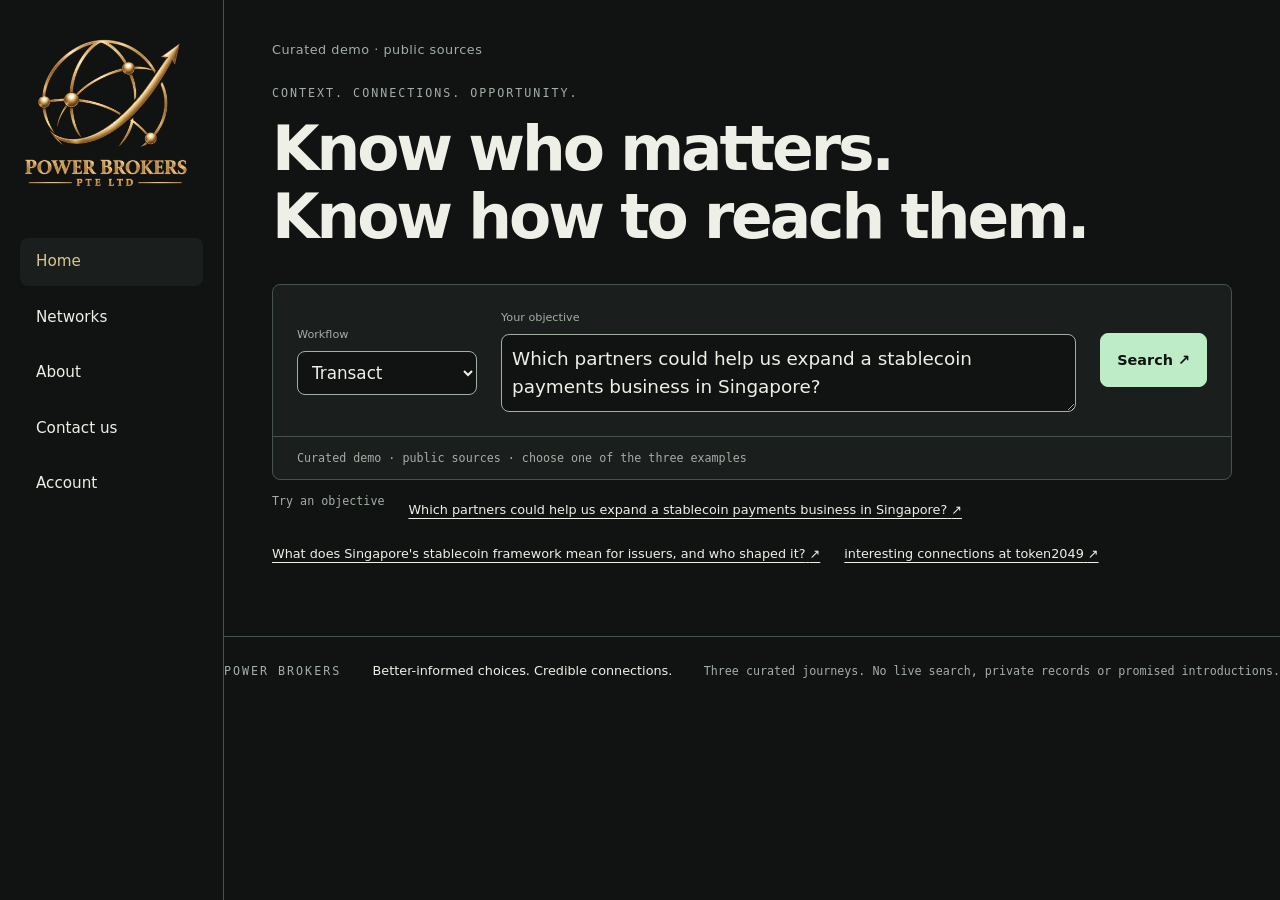
==== index.html @ 642f07e5 "Publish Power Brokers NEXUS public-source static demo" ====
<!doctype html>
<html lang="en">
  <head>
    <meta charset="UTF-8" />
    <meta name="viewport" content="width=device-width, initial-scale=1.0" />
    <meta name="description" content="Power Brokers: explore three curated public-source journeys through people, institutions and evidence." />
    <meta name="robots" content="noindex, nofollow" />
    <meta name="referrer" content="no-referrer" />
    <meta http-equiv="Content-Security-Policy" content="default-src 'none'; script-src 'self'; style-src 'self' 'unsafe-inline'; img-src 'self' data:; font-src 'self'; connect-src 'none'; object-src 'none'; base-uri 'none'; form-action 'none'" />
    <title>Power Brokers — Know who matters. Know how to reach them.</title>
    <script type="module" crossorigin src="./assets/index-BJFF46Ad.js"></script>
    <link rel="stylesheet" crossorigin href="./assets/index-BxN1aRCr.css">
  </head>
  <body><div id="root"></div></body>
</html>
---- assets/index-BxN1aRCr.css ----
:root{--gold: #dcc68d;--canvas: #111312;--surface: #1a1e1c;--border: #46534a;--text: #eeefe7;--muted: #a3aea5;--accent: #bdecc6;--on-accent: #111312;--danger: #f0a6a6;--warning: #e8cb91;color-scheme:dark;font-family:system-ui,-apple-system,BlinkMacSystemFont,Segoe UI,sans-serif;color:var(--text);background:var(--canvas);font-size:16px;line-height:1.55}.account-page{max-width:980px;margin:0 auto;padding:48px 0}.account-page>.eyebrow{color:var(--gold)}.account-card{border:1px solid var(--border);background:var(--surface);border-radius:12px;padding:28px;margin:28px 0;overflow-wrap:anywhere}.account-card>:last-child{margin-bottom:0}.account-card .meta{display:block;margin-top:20px}.account-heading{display:flex;flex-wrap:wrap;align-items:baseline;justify-content:space-between;gap:12px}.workspace-picker{display:grid;gap:8px;margin:20px 0}.workspace-picker select{width:100%;min-height:44px}.billing-state{text-transform:capitalize;color:var(--gold);font-size:1.2rem;font-weight:650}.billing-plan{border-top:1px solid var(--border);padding:24px 0}.plan-price{font-size:1.6rem;color:var(--gold);margin-bottom:16px}.plan-price .meta{display:inline;margin:0}.account-card>.button{margin-right:12px;margin-bottom:12px}@media(max-width:600px){.account-card{padding:20px}.account-page{padding:28px 0}}*{box-sizing:border-box}body{margin:0}button,input,textarea,select{font:inherit}button,a,input,select,textarea,summary{-webkit-tap-highlight-color:transparent}a{color:inherit;text-underline-offset:4px}a:hover{color:var(--accent)}button,.button{display:inline-flex;align-items:center;justify-content:center;gap:8px;min-height:44px;border:1px solid var(--border);border-radius:8px;padding:10px 16px;background:transparent;color:var(--text);cursor:pointer;font-size:.9rem;font-weight:600;text-decoration:none}button:hover,.button:hover{border-color:var(--accent);color:var(--accent)}button:disabled,button[aria-disabled=true]{opacity:.65;cursor:wait}button.primary,.button.primary{background:var(--accent);border-color:var(--accent);color:var(--on-accent)}:focus-visible{outline:3px solid var(--accent);outline-offset:4px}h1,h2,h3,h4,p{margin-top:0}h1{font-size:clamp(2rem,4.2vw,3.65rem);line-height:1.12;letter-spacing:-.04em;max-width:1000px;margin-bottom:24px}h2{font-size:1.6rem;line-height:1.2;letter-spacing:-.03em;margin-bottom:16px}h3{font-size:1.08rem;line-height:1.35;margin-bottom:12px}h4{font-size:1rem}p{margin-bottom:12px}.muted,.meta,.input-note{color:var(--muted)}.meta,.eyebrow{font-family:ui-monospace,SFMono-Regular,Consolas,monospace;font-size:.73rem;line-height:1.6}.eyebrow{color:var(--muted);text-transform:uppercase;letter-spacing:.17em;margin-bottom:12px}.id{overflow-wrap:anywhere}.badge{display:inline-block;flex-shrink:0;border:1px solid var(--border);border-radius:4px;color:var(--muted);font-size:.72rem;padding:5px 10px}.site-sidebar{position:fixed;inset:0 auto 0 0;width:224px;padding:28px 20px;border-right:1px solid var(--border);background:var(--canvas);overflow-y:auto;z-index:10}.brand{display:flex;align-items:center}.brand img{width:170px;height:auto;object-fit:contain}.site-sidebar nav{display:flex;flex-direction:column;gap:8px;margin-top:40px}.site-sidebar nav a{display:block;padding:12px 16px;border-radius:8px;text-decoration:none;font-size:.95rem}.site-sidebar nav a[aria-current=page]{color:var(--gold);background:var(--surface)}.site-sidebar nav a:hover{background:var(--surface)}.menu-toggle{display:none}.site-content{margin-left:224px;min-width:0}.information-page{max-width:800px;padding:48px 0}.information-page p{font-size:1.15rem;line-height:1.8;margin-bottom:24px}.contact-email{font-size:clamp(1.1rem,3vw,1.8rem);color:var(--gold)}#objective-review,#objective-composer{scroll-margin-top:24px}main{max-width:1384px;padding:40px 48px 64px;margin:auto;min-height:65vh}main:focus{outline:none}.hero{margin-bottom:32px}.hero h1{font-size:clamp(2.4rem,4.8vw,4.4rem);margin-bottom:16px;letter-spacing:-.05em}.hero h1 span{color:var(--text)}.hero>p:last-child{font-size:1.1rem;color:var(--muted)}.composer-tabs,.section-heading{display:flex;align-items:center;justify-content:space-between;gap:16px}.composer-tabs{margin-bottom:8px}.button-group{display:flex;gap:8px}.button-group button{border:0;border-radius:0;border-bottom:3px solid transparent}.button-group button[aria-pressed=true]{border-color:var(--accent);color:var(--text)}.composer{background:var(--surface);border:1px solid var(--border);border-radius:8px;overflow:hidden}.composer-main{display:grid;grid-template-columns:180px 1fr auto;align-items:center;gap:24px;padding:24px}.composer-main label{font-size:.7rem;color:var(--muted)}.composer-main select{padding-left:0;border:0;font-size:1.05rem;color:var(--text);min-width:0}.composer-main textarea{border:0;padding:6px 0;resize:vertical;min-height:68px;line-height:1.5;font-size:1.15rem;color:var(--text)}.composer-main .primary{min-height:54px}.composer-footer{display:flex;justify-content:space-between;gap:24px;padding:12px 24px;border-top:1px solid var(--border);font-size:.78rem;color:var(--muted)}.examples{display:flex;flex-wrap:wrap;align-items:center;gap:8px 24px;margin-top:12px}.text-button{padding:4px 0;border:0;border-radius:0;background:none;text-align:left;text-decoration:underline;text-underline-offset:4px;min-height:36px;font-size:.8rem;font-weight:500}.input-note{font-size:.75rem;margin:8px 0 32px}.preview{margin-top:32px}.split{display:grid;grid-template-columns:minmax(0,1.25fr) minmax(0,1fr);border:1px solid var(--border);border-radius:8px;overflow:hidden;background:var(--surface)}.results{min-width:0}.split aside{border-left:1px solid var(--border);padding:24px;min-width:0}.inset{padding:20px 24px 0}.entity-result{display:flex;gap:16px;padding:24px;border-bottom:1px solid var(--border)}.entity-result:last-child{border-bottom:0}.rank{font-family:ui-monospace,monospace;font-size:.75rem;color:var(--muted);padding-top:3px}.result-body{min-width:0;flex:1}.entity-result .section-heading{align-items:flex-start}.entity-result h3 a{text-decoration:none}.entity-result h3 span{color:var(--muted)}.entity-result .meta{margin-bottom:4px}.citation{margin:12px 0}.citation p{font-size:.9rem;margin-bottom:3px}.evidence-links{display:inline-flex;flex-wrap:wrap;gap:12px}.evidence-links button{color:var(--muted);font-size:.72rem;min-height:32px}.evidence-links button:hover{color:var(--accent)}.uncertainty{border-left:2px solid var(--warning);padding:4px 12px;font-size:.84rem;color:var(--warning);margin:12px 0}.coverage{padding:16px 0;color:var(--muted);font-size:.78rem}.coverage p{margin-bottom:4px}.network-view h2{font-size:1.4rem}.network-view>.muted{font-size:.82rem}.network-diagram{width:100%;display:block;margin:12px 0;overflow:visible}.network-diagram line{stroke:var(--border);stroke-width:1.5}.network-diagram circle{fill:var(--surface);stroke:var(--muted);stroke-width:1.5}.network-diagram text{fill:var(--text);font:14px system-ui}.network-diagram .graph-label{font-size:12px;fill:var(--muted)}.node-list{padding-left:24px;font-size:.82rem}.node-list li{margin-bottom:8px}.plain-list{list-style:none;padding:0}.plain-list>li{padding:12px 0;border-bottom:1px solid var(--border)}.edge p{font-size:.86rem}.edge strong{display:block}.panel{background:var(--surface);border:1px solid var(--border);border-radius:8px;padding:24px;margin:24px 0}.panel>.panel{border-width:0;padding:0}.review>label{margin-top:20px}label{display:flex;flex-direction:column;gap:8px;font-size:.84rem;font-weight:500}input,select,textarea{display:block;width:100%;border:1px solid var(--border);border-radius:8px;padding:12px;background:var(--canvas);color:var(--text);min-height:44px}textarea{resize:vertical;min-height:88px}.form-grid{display:grid;grid-template-columns:1fr 1fr;gap:20px;margin:24px 0}fieldset{margin:24px 0;padding:16px;border:1px solid var(--border);border-radius:8px}legend{padding:0 8px;font-size:.84rem}.criteria{display:flex;gap:16px;flex-wrap:wrap;margin-bottom:12px}.criteria>div{flex:1;min-width:160px}.criteria button{margin-top:8px}.review>.primary{margin-top:24px}details{margin:16px 0}summary{cursor:pointer;font-size:.85rem;padding:8px 0;min-height:44px}pre{white-space:pre-wrap;overflow-wrap:anywhere;color:var(--muted);font-size:.75rem}.error{border:1px solid var(--danger);border-radius:8px;padding:16px;margin:24px 0;color:var(--danger)}.error button{margin-left:16px}.original-input{white-space:pre-wrap}.brief-intro,.next-step{padding:32px 0;margin-top:24px;border-top:1px solid var(--border)}.next-step{display:flex;justify-content:space-between;align-items:center;gap:24px}.report{margin-top:32px}.report-grid{display:grid;grid-template-columns:1fr 1fr;gap:16px}.report-grid .panel{margin:0}.facts{display:grid;grid-template-columns:repeat(2,minmax(0,1fr));gap:16px}.facts dt{color:var(--muted);font-size:.75rem}.facts dd{margin:4px 0;overflow-wrap:anywhere}.authority{border-left:2px solid var(--border);padding:16px;margin:16px 0}.claim{border-top:1px solid var(--border);padding-top:24px;margin-top:24px}.actions{display:flex;flex-wrap:wrap;gap:12px;margin:24px 0}.back{display:inline-block;margin-bottom:24px}.target-picker{max-width:600px;margin:24px 0}.access-path{border-top:1px solid var(--border);padding:24px 0}.access-path ol{display:flex;gap:40px;flex-wrap:wrap;padding-left:24px}.drawer{position:fixed;margin:0 0 0 auto;inset:0;width:min(640px,100%);height:100dvh;max-height:100dvh;max-width:100%;background:var(--surface);color:var(--text);border:0;border-left:1px solid var(--border);padding:32px;overflow:auto}.drawer::backdrop{background:#000000a6}.drawer .section-heading{align-items:flex-start}.evidence-item{border-top:1px solid var(--border);margin:24px 0;padding:24px 0}.evidence-item h3{margin-top:16px}blockquote{margin:20px 0;padding:12px 16px;border-left:2px solid var(--muted);font-size:.95rem}footer{max-width:1288px;margin:auto;border-top:1px solid var(--border);padding:24px 0;display:flex;justify-content:space-between;gap:24px;align-items:center;font-size:.8rem}footer p{margin:0}footer .eyebrow{margin:0}.skip{position:fixed;left:16px;top:-100px;z-index:20;padding:12px;background:var(--accent);color:var(--on-accent)}.skip:focus{top:12px}@media(max-width:1000px){main{padding:32px 24px}.composer-main{grid-template-columns:155px 1fr}.composer-main>.primary{grid-column:2;justify-self:end}.split{grid-template-columns:1fr}.split aside{border-left:0;border-top:1px solid var(--border)}.network-diagram{max-height:280px}footer{margin:0 24px;flex-wrap:wrap}.hero h1{font-size:3.5rem}}@media(max-width:600px){.site-sidebar{position:sticky;top:0;width:100%;padding:8px 20px;border-right:0;border-bottom:1px solid var(--border);display:flex;justify-content:space-between;align-items:center;overflow:visible}.brand img{width:130px;height:58px}.menu-toggle{display:inline-flex}.site-sidebar nav{display:none;position:absolute;top:100%;left:0;width:min(260px,90vw);max-height:calc(100dvh - 80px);overflow-y:auto;margin:0;padding:20px;border:1px solid var(--border);background:var(--canvas);box-shadow:12px 16px 28px #0000004d}.site-sidebar[data-open=true] nav{display:flex}.site-content{margin-left:0}.information-page{padding:24px 0}#objective-review,#objective-composer{scroll-margin-top:100px}main{padding:28px 20px 48px}.hero h1{font-size:2.6rem}.hero>p:last-child{font-size:.95rem}.hero .eyebrow{font-size:.65rem}.composer-tabs>.meta{display:none}.composer-tabs button{font-size:.85rem}.composer-main{display:flex;flex-direction:column;align-items:stretch;gap:16px;padding:20px}.composer-main textarea{font-size:1rem}.composer-main>.primary{width:100%}.composer-footer{padding:12px 20px}.composer-footer>.meta{display:none}.examples{gap:4px 12px}.examples>.meta{width:100%}.section-heading{align-items:flex-start;flex-wrap:wrap}.section-heading h2{font-size:1.4rem}.entity-result{padding:20px;gap:12px}.entity-result .section-heading>.text-button{display:none}.split aside{padding:20px}.form-grid,.report-grid,.facts{grid-template-columns:1fr}.panel{padding:20px}.criteria{display:block}.criteria>div{margin-bottom:16px}.next-step{display:block}.next-step .button{margin-top:16px}.drawer{padding:24px 20px}.drawer .section-heading{flex-wrap:nowrap}.drawer h2{font-size:1.25rem}.drawer .section-heading>button{padding:8px;font-size:.8rem}.id{font-size:.66rem}.access-path ol{display:block}.access-path li{margin-bottom:12px}.preview>.section-heading{margin-bottom:16px}footer{display:block}footer>*{margin-bottom:12px!important}}@media(prefers-reduced-motion:reduce){*,*:before,*:after{animation:none!important;transition:none!important;scroll-behavior:auto!important}}.graph-edge{cursor:pointer}.graph-edge:hover .graph-stroke{stroke:var(--accent)}.network-diagram{max-height:360px}input,select,textarea,button,.button{border-color:var(--muted)}.composer-main textarea,.composer-main select{border:1px solid var(--muted);padding:10px}main,.drawer{overflow-wrap:anywhere}.section-heading>div,.section-heading>h2{min-width:0}select{min-width:0;max-width:100%}.pagination{padding:20px}.demo-disclosure{color:var(--muted);font-size:.8rem;letter-spacing:.04em;margin:0 0 1.5rem}.examples{align-items:flex-start}.examples .text-button{text-align:left;white-space:normal;overflow-wrap:anywhere;max-width:100%}.information-page .button{white-space:normal}@media(max-width:640px){.composer textarea{min-height:8rem}}
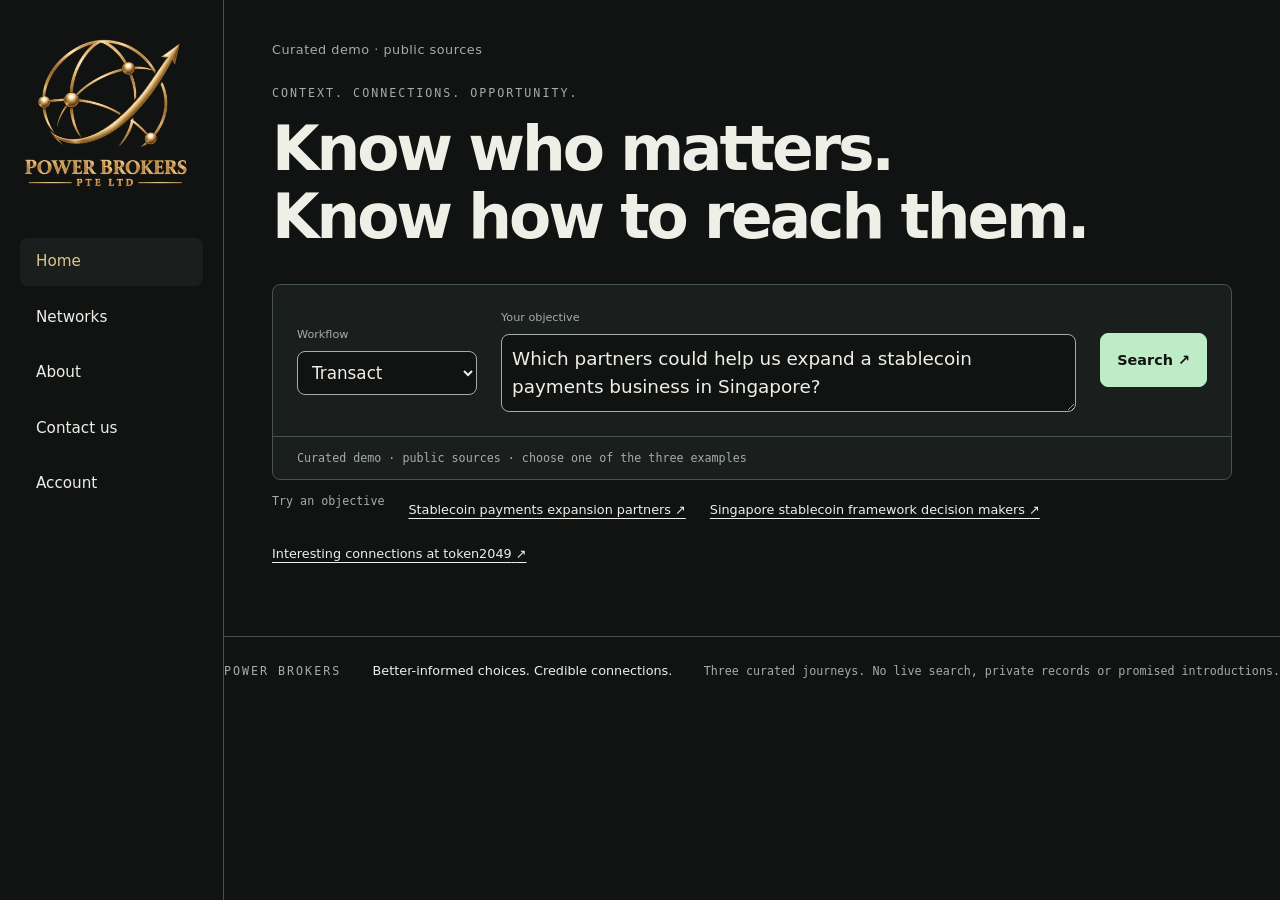
==== commit 0781dd3e: "Publish centred TOKEN2049 graph and shorter demo examples" ====
--- a/index.html
+++ b/index.html
@@ -8,8 +8,8 @@
     <meta name="referrer" content="no-referrer" />
     <meta http-equiv="Content-Security-Policy" content="default-src 'none'; script-src 'self'; style-src 'self' 'unsafe-inline'; img-src 'self' data:; font-src 'self'; connect-src 'none'; object-src 'none'; base-uri 'none'; form-action 'none'" />
     <title>Power Brokers — Know who matters. Know how to reach them.</title>
-    <script type="module" crossorigin src="./assets/index-BJFF46Ad.js"></script>
-    <link rel="stylesheet" crossorigin href="./assets/index-BxN1aRCr.css">
+    <script type="module" crossorigin src="./assets/index-XGTM9I55.js"></script>
+    <link rel="stylesheet" crossorigin href="./assets/index-WuEHYtzA.css">
   </head>
   <body><div id="root"></div></body>
 </html>
--- a/assets/index-WuEHYtzA.css
+++ b/assets/index-WuEHYtzA.css
@@ -0,0 +1 @@
+:root{--gold: #dcc68d;--canvas: #111312;--surface: #1a1e1c;--border: #46534a;--text: #eeefe7;--muted: #a3aea5;--accent: #bdecc6;--on-accent: #111312;--danger: #f0a6a6;--warning: #e8cb91;color-scheme:dark;font-family:system-ui,-apple-system,BlinkMacSystemFont,Segoe UI,sans-serif;color:var(--text);background:var(--canvas);font-size:16px;line-height:1.55}.account-page{max-width:980px;margin:0 auto;padding:48px 0}.account-page>.eyebrow{color:var(--gold)}.account-card{border:1px solid var(--border);background:var(--surface);border-radius:12px;padding:28px;margin:28px 0;overflow-wrap:anywhere}.account-card>:last-child{margin-bottom:0}.account-card .meta{display:block;margin-top:20px}.account-heading{display:flex;flex-wrap:wrap;align-items:baseline;justify-content:space-between;gap:12px}.workspace-picker{display:grid;gap:8px;margin:20px 0}.workspace-picker select{width:100%;min-height:44px}.billing-state{text-transform:capitalize;color:var(--gold);font-size:1.2rem;font-weight:650}.billing-plan{border-top:1px solid var(--border);padding:24px 0}.plan-price{font-size:1.6rem;color:var(--gold);margin-bottom:16px}.plan-price .meta{display:inline;margin:0}.account-card>.button{margin-right:12px;margin-bottom:12px}@media(max-width:600px){.account-card{padding:20px}.account-page{padding:28px 0}}*{box-sizing:border-box}body{margin:0}button,input,textarea,select{font:inherit}button,a,input,select,textarea,summary{-webkit-tap-highlight-color:transparent}a{color:inherit;text-underline-offset:4px}a:hover{color:var(--accent)}button,.button{display:inline-flex;align-items:center;justify-content:center;gap:8px;min-height:44px;border:1px solid var(--border);border-radius:8px;padding:10px 16px;background:transparent;color:var(--text);cursor:pointer;font-size:.9rem;font-weight:600;text-decoration:none}button:hover,.button:hover{border-color:var(--accent);color:var(--accent)}button:disabled,button[aria-disabled=true]{opacity:.65;cursor:wait}button.primary,.button.primary{background:var(--accent);border-color:var(--accent);color:var(--on-accent)}:focus-visible{outline:3px solid var(--accent);outline-offset:4px}h1,h2,h3,h4,p{margin-top:0}h1{font-size:clamp(2rem,4.2vw,3.65rem);line-height:1.12;letter-spacing:-.04em;max-width:1000px;margin-bottom:24px}h2{font-size:1.6rem;line-height:1.2;letter-spacing:-.03em;margin-bottom:16px}h3{font-size:1.08rem;line-height:1.35;margin-bottom:12px}h4{font-size:1rem}p{margin-bottom:12px}.muted,.meta,.input-note{color:var(--muted)}.meta,.eyebrow{font-family:ui-monospace,SFMono-Regular,Consolas,monospace;font-size:.73rem;line-height:1.6}.eyebrow{color:var(--muted);text-transform:uppercase;letter-spacing:.17em;margin-bottom:12px}.id{overflow-wrap:anywhere}.badge{display:inline-block;flex-shrink:0;border:1px solid var(--border);border-radius:4px;color:var(--muted);font-size:.72rem;padding:5px 10px}.site-sidebar{position:fixed;inset:0 auto 0 0;width:224px;padding:28px 20px;border-right:1px solid var(--border);background:var(--canvas);overflow-y:auto;z-index:10}.brand{display:flex;align-items:center}.brand img{width:170px;height:auto;object-fit:contain}.site-sidebar nav{display:flex;flex-direction:column;gap:8px;margin-top:40px}.site-sidebar nav a{display:block;padding:12px 16px;border-radius:8px;text-decoration:none;font-size:.95rem}.site-sidebar nav a[aria-current=page]{color:var(--gold);background:var(--surface)}.site-sidebar nav a:hover{background:var(--surface)}.menu-toggle{display:none}.site-content{margin-left:224px;min-width:0}.information-page{max-width:800px;padding:48px 0}.information-page p{font-size:1.15rem;line-height:1.8;margin-bottom:24px}.contact-email{font-size:clamp(1.1rem,3vw,1.8rem);color:var(--gold)}#objective-review,#objective-composer{scroll-margin-top:24px}main{max-width:1384px;padding:40px 48px 64px;margin:auto;min-height:65vh}main:focus{outline:none}.hero{margin-bottom:32px}.hero h1{font-size:clamp(2.4rem,4.8vw,4.4rem);margin-bottom:16px;letter-spacing:-.05em}.hero h1 span{color:var(--text)}.hero>p:last-child{font-size:1.1rem;color:var(--muted)}.composer-tabs,.section-heading{display:flex;align-items:center;justify-content:space-between;gap:16px}.composer-tabs{margin-bottom:8px}.button-group{display:flex;gap:8px}.button-group button{border:0;border-radius:0;border-bottom:3px solid transparent}.button-group button[aria-pressed=true]{border-color:var(--accent);color:var(--text)}.composer{background:var(--surface);border:1px solid var(--border);border-radius:8px;overflow:hidden}.composer-main{display:grid;grid-template-columns:180px 1fr auto;align-items:center;gap:24px;padding:24px}.composer-main label{font-size:.7rem;color:var(--muted)}.composer-main select{padding-left:0;border:0;font-size:1.05rem;color:var(--text);min-width:0}.composer-main textarea{border:0;padding:6px 0;resize:vertical;min-height:68px;line-height:1.5;font-size:1.15rem;color:var(--text)}.composer-main .primary{min-height:54px}.composer-footer{display:flex;justify-content:space-between;gap:24px;padding:12px 24px;border-top:1px solid var(--border);font-size:.78rem;color:var(--muted)}.examples{display:flex;flex-wrap:wrap;align-items:center;gap:8px 24px;margin-top:12px}.text-button{padding:4px 0;border:0;border-radius:0;background:none;text-align:left;text-decoration:underline;text-underline-offset:4px;min-height:36px;font-size:.8rem;font-weight:500}.input-note{font-size:.75rem;margin:8px 0 32px}.preview{margin-top:32px}.split{display:grid;grid-template-columns:minmax(0,1.25fr) minmax(0,1fr);border:1px solid var(--border);border-radius:8px;overflow:hidden;background:var(--surface)}.results{min-width:0}.split aside{border-left:1px solid var(--border);padding:24px;min-width:0}.inset{padding:20px 24px 0}.entity-result{display:flex;gap:16px;padding:24px;border-bottom:1px solid var(--border)}.entity-result:last-child{border-bottom:0}.rank{font-family:ui-monospace,monospace;font-size:.75rem;color:var(--muted);padding-top:3px}.result-body{min-width:0;flex:1}.entity-result .section-heading{align-items:flex-start}.entity-result h3 a{text-decoration:none}.entity-result h3 span{color:var(--muted)}.entity-result .meta{margin-bottom:4px}.citation{margin:12px 0}.citation p{font-size:.9rem;margin-bottom:3px}.evidence-links{display:inline-flex;flex-wrap:wrap;gap:12px}.evidence-links button{color:var(--muted);font-size:.72rem;min-height:32px}.evidence-links button:hover{color:var(--accent)}.uncertainty{border-left:2px solid var(--warning);padding:4px 12px;font-size:.84rem;color:var(--warning);margin:12px 0}.coverage{padding:16px 0;color:var(--muted);font-size:.78rem}.coverage p{margin-bottom:4px}.network-view h2{font-size:1.4rem}.network-view>.muted{font-size:.82rem}.network-diagram{width:100%;display:block;margin:12px 0;overflow:visible}.network-diagram line{stroke:var(--border);stroke-width:1.5}.network-diagram circle{fill:var(--surface);stroke:var(--muted);stroke-width:1.5}.network-diagram text{fill:var(--text);font:14px system-ui}.network-diagram .graph-label{font-size:12px;fill:var(--muted)}.node-list{padding-left:24px;font-size:.82rem}.node-list li{margin-bottom:8px}.plain-list{list-style:none;padding:0}.plain-list>li{padding:12px 0;border-bottom:1px solid var(--border)}.edge p{font-size:.86rem}.edge strong{display:block}.panel{background:var(--surface);border:1px solid var(--border);border-radius:8px;padding:24px;margin:24px 0}.panel>.panel{border-width:0;padding:0}.review>label{margin-top:20px}label{display:flex;flex-direction:column;gap:8px;font-size:.84rem;font-weight:500}input,select,textarea{display:block;width:100%;border:1px solid var(--border);border-radius:8px;padding:12px;background:var(--canvas);color:var(--text);min-height:44px}textarea{resize:vertical;min-height:88px}.form-grid{display:grid;grid-template-columns:1fr 1fr;gap:20px;margin:24px 0}fieldset{margin:24px 0;padding:16px;border:1px solid var(--border);border-radius:8px}legend{padding:0 8px;font-size:.84rem}.criteria{display:flex;gap:16px;flex-wrap:wrap;margin-bottom:12px}.criteria>div{flex:1;min-width:160px}.criteria button{margin-top:8px}.review>.primary{margin-top:24px}details{margin:16px 0}summary{cursor:pointer;font-size:.85rem;padding:8px 0;min-height:44px}pre{white-space:pre-wrap;overflow-wrap:anywhere;color:var(--muted);font-size:.75rem}.error{border:1px solid var(--danger);border-radius:8px;padding:16px;margin:24px 0;color:var(--danger)}.error button{margin-left:16px}.original-input{white-space:pre-wrap}.brief-intro,.next-step{padding:32px 0;margin-top:24px;border-top:1px solid var(--border)}.next-step{display:flex;justify-content:space-between;align-items:center;gap:24px}.report{margin-top:32px}.report-grid{display:grid;grid-template-columns:1fr 1fr;gap:16px}.report-grid .panel{margin:0}.facts{display:grid;grid-template-columns:repeat(2,minmax(0,1fr));gap:16px}.facts dt{color:var(--muted);font-size:.75rem}.facts dd{margin:4px 0;overflow-wrap:anywhere}.authority{border-left:2px solid var(--border);padding:16px;margin:16px 0}.claim{border-top:1px solid var(--border);padding-top:24px;margin-top:24px}.actions{display:flex;flex-wrap:wrap;gap:12px;margin:24px 0}.back{display:inline-block;margin-bottom:24px}.target-picker{max-width:600px;margin:24px 0}.access-path{border-top:1px solid var(--border);padding:24px 0}.access-path ol{display:flex;gap:40px;flex-wrap:wrap;padding-left:24px}.drawer{position:fixed;margin:0 0 0 auto;inset:0;width:min(640px,100%);height:100dvh;max-height:100dvh;max-width:100%;background:var(--surface);color:var(--text);border:0;border-left:1px solid var(--border);padding:32px;overflow:auto}.drawer::backdrop{background:#000000a6}.drawer .section-heading{align-items:flex-start}.evidence-item{border-top:1px solid var(--border);margin:24px 0;padding:24px 0}.evidence-item h3{margin-top:16px}blockquote{margin:20px 0;padding:12px 16px;border-left:2px solid var(--muted);font-size:.95rem}footer{max-width:1288px;margin:auto;border-top:1px solid var(--border);padding:24px 0;display:flex;justify-content:space-between;gap:24px;align-items:center;font-size:.8rem}footer p{margin:0}footer .eyebrow{margin:0}.skip{position:fixed;left:16px;top:-100px;z-index:20;padding:12px;background:var(--accent);color:var(--on-accent)}.skip:focus{top:12px}@media(max-width:1000px){main{padding:32px 24px}.composer-main{grid-template-columns:155px 1fr}.composer-main>.primary{grid-column:2;justify-self:end}.split{grid-template-columns:1fr}.split aside{border-left:0;border-top:1px solid var(--border)}.network-diagram{max-height:280px}footer{margin:0 24px;flex-wrap:wrap}.hero h1{font-size:3.5rem}}@media(max-width:600px){.site-sidebar{position:sticky;top:0;width:100%;padding:8px 20px;border-right:0;border-bottom:1px solid var(--border);display:flex;justify-content:space-between;align-items:center;overflow:visible}.brand img{width:130px;height:58px}.menu-toggle{display:inline-flex}.site-sidebar nav{display:none;position:absolute;top:100%;left:0;width:min(260px,90vw);max-height:calc(100dvh - 80px);overflow-y:auto;margin:0;padding:20px;border:1px solid var(--border);background:var(--canvas);box-shadow:12px 16px 28px #0000004d}.site-sidebar[data-open=true] nav{display:flex}.site-content{margin-left:0}.information-page{padding:24px 0}#objective-review,#objective-composer{scroll-margin-top:100px}main{padding:28px 20px 48px}.hero h1{font-size:2.6rem}.hero>p:last-child{font-size:.95rem}.hero .eyebrow{font-size:.65rem}.composer-tabs>.meta{display:none}.composer-tabs button{font-size:.85rem}.composer-main{display:flex;flex-direction:column;align-items:stretch;gap:16px;padding:20px}.composer-main textarea{font-size:1rem}.composer-main>.primary{width:100%}.composer-footer{padding:12px 20px}.composer-footer>.meta{display:none}.examples{gap:4px 12px}.examples>.meta{width:100%}.section-heading{align-items:flex-start;flex-wrap:wrap}.section-heading h2{font-size:1.4rem}.entity-result{padding:20px;gap:12px}.entity-result .section-heading>.text-button{display:none}.split aside{padding:20px}.form-grid,.report-grid,.facts{grid-template-columns:1fr}.panel{padding:20px}.criteria{display:block}.criteria>div{margin-bottom:16px}.next-step{display:block}.next-step .button{margin-top:16px}.drawer{padding:24px 20px}.drawer .section-heading{flex-wrap:nowrap}.drawer h2{font-size:1.25rem}.drawer .section-heading>button{padding:8px;font-size:.8rem}.id{font-size:.66rem}.access-path ol{display:block}.access-path li{margin-bottom:12px}.preview>.section-heading{margin-bottom:16px}footer{display:block}footer>*{margin-bottom:12px!important}}@media(prefers-reduced-motion:reduce){*,*:before,*:after{animation:none!important;transition:none!important;scroll-behavior:auto!important}}.graph-edge{cursor:pointer}.graph-edge:hover .graph-stroke{stroke:var(--accent)}.network-diagram{max-height:360px}input,select,textarea,button,.button{border-color:var(--muted)}.composer-main textarea,.composer-main select{border:1px solid var(--muted);padding:10px}main,.drawer{overflow-wrap:anywhere}.section-heading>div,.section-heading>h2{min-width:0}select{min-width:0;max-width:100%}.pagination{padding:20px}.demo-disclosure{color:var(--muted);font-size:.8rem;letter-spacing:.04em;margin:0 0 1.5rem}.examples{align-items:flex-start}.examples .text-button{text-align:left;white-space:normal;overflow-wrap:anywhere;max-width:100%}.information-page .button{white-space:normal}.event-network{margin:24px 0;padding:28px;border-color:#485044;background:linear-gradient(145deg,#19201c,#111713 70%)}.event-network h2{margin-bottom:8px;font-size:clamp(1.65rem,3vw,2.35rem)}.event-network .network-view>.eyebrow{color:#d9b974}.event-network-toolbar{display:flex;flex-wrap:wrap;justify-content:space-between;gap:8px 20px;align-items:center}.event-counts{color:var(--muted);font-size:.82rem}.event-counts strong{color:var(--text);font-size:1.08rem}.event-counts span{margin:0 9px}.event-graph-scroll{overflow-x:auto;max-width:100%;border-radius:10px}.event-graph{display:block;width:100%;height:auto;max-height:610px;overflow:visible}.event-orbits ellipse{fill:none;stroke:#657265;stroke-opacity:.22;stroke-width:1;stroke-dasharray:3 9}.event-edge{cursor:pointer;transition:opacity .16s ease}.event-edge-event .event-edge-line{opacity:.64}.event-edge-role .event-edge-line{opacity:.9}.event-edge-integration .event-edge-line{opacity:1}.event-edge:hover .event-edge-line,.event-edge:focus .event-edge-line{stroke:#fff;stroke-width:3.2;opacity:1}.event-edge.is-dimmed{opacity:.13}.event-edge.is-dimmed:focus{opacity:1}.event-node{cursor:pointer;transition:opacity .16s ease}.event-node.is-dimmed{opacity:.32}.event-node .event-node-halo{fill:#b9e8ce;fill-opacity:.05;stroke:none}.event-node .event-node-disc{fill:#17251d;stroke:#b9e8ce;stroke-width:1.8}.event-node-person .event-node-disc{fill:#202722;stroke:#e9e8df}.event-node-center .event-node-disc{fill:#26291f;stroke:#d9b974;stroke-width:2}.event-node-center .event-node-halo{fill:#d9b974;fill-opacity:.08;stroke:#d9b974;stroke-opacity:.3;stroke-width:1}.event-node:hover .event-node-halo,.event-node:focus .event-node-halo,.event-node.is-selected .event-node-halo{fill-opacity:.15;stroke:#e9e8df;stroke-opacity:.9;stroke-width:2}.event-node text{fill:#f1f0e8;font-family:system-ui,sans-serif;pointer-events:none}.event-node .event-node-initials{font-size:17px;font-weight:650}.event-node .event-node-name{font-size:16px;font-weight:600;paint-order:stroke;stroke:#151d17;stroke-width:5px;stroke-linejoin:round}.event-node .event-node-subtitle{font-size:12px;fill:#bac5bb;paint-order:stroke;stroke:#151d17;stroke-width:4px}.event-node .event-center-title{font-size:19px;font-weight:750;fill:#efce88}.event-node .event-center-subtitle{font-size:10px;letter-spacing:1px;fill:#e1d4b6}.event-legend{display:flex;flex-wrap:wrap;gap:12px 24px;justify-content:center;font-size:.8rem;padding:12px 0}.event-legend span{display:inline-flex;align-items:center;gap:8px}.event-legend span:before{content:"";width:22px;border-top:2px solid}.event-legend-event{color:#d9b974}.event-legend-role{color:#b9e8ce}.event-legend-integration{color:#9fc4f6}.event-focus-note{min-height:2.5em;text-align:center;font-size:.83rem;color:var(--muted)}.event-network details{margin:12px 0}.event-network .node-list{columns:3;column-gap:30px;padding-top:10px}.event-network .node-list li{break-inside:avoid}.event-results{display:block}.event-results .results{display:grid;grid-template-columns:repeat(2,minmax(0,1fr))}.event-results .results>.inset{grid-column:1 / -1}.event-results .entity-result:nth-of-type(odd){border-right:1px solid var(--border)}.event-research-notes{margin:12px 0;color:var(--muted);font-size:.85rem}.event-research-notes .coverage{margin-top:18px}@media(max-width:640px){.composer textarea{min-height:8rem}.event-network{padding:16px}.event-graph{min-width:720px;max-height:none}.event-network .node-list{columns:1}.event-results .results{grid-template-columns:1fr}.event-results .entity-result:nth-of-type(odd){border-right:0}.event-legend{justify-content:flex-start}}
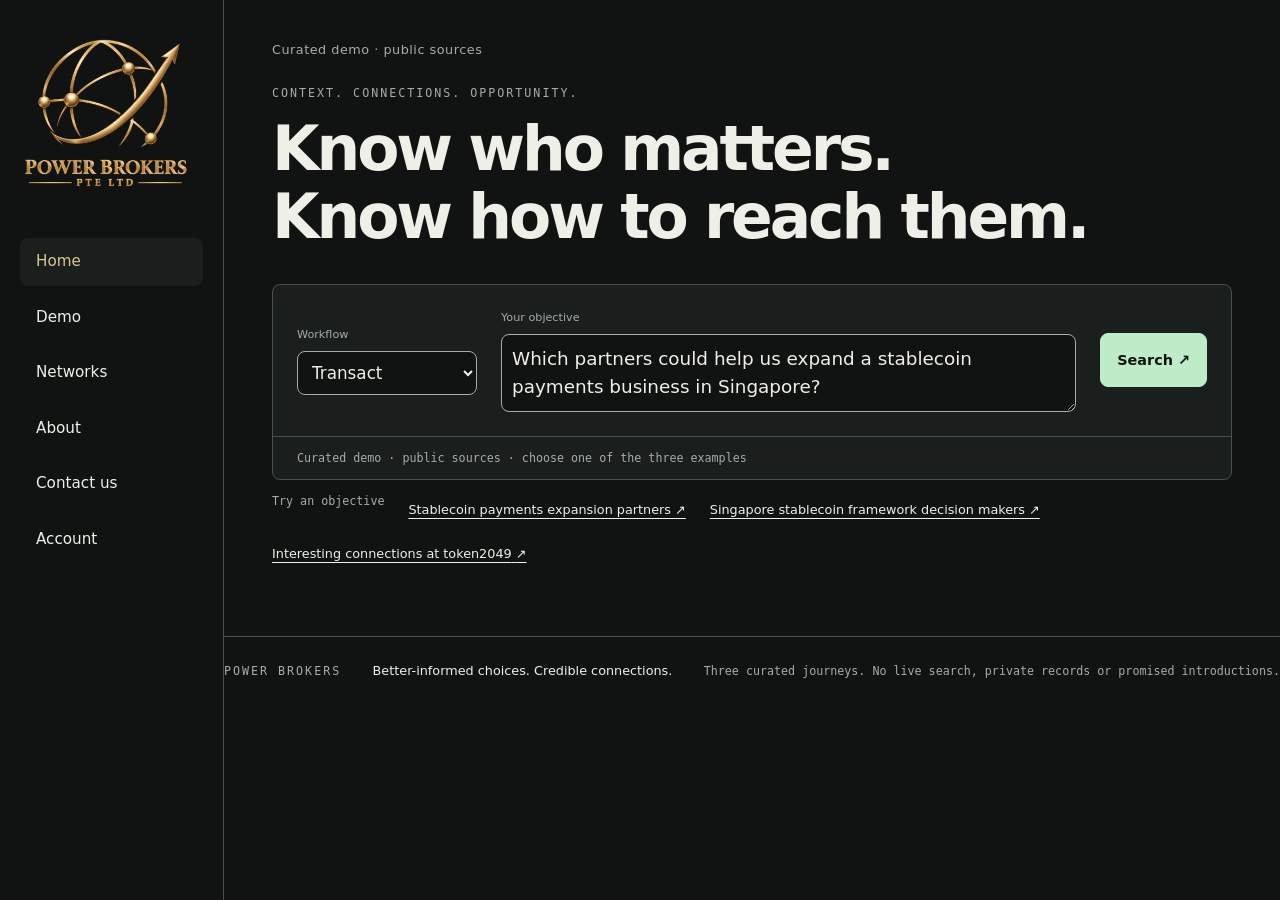
==== commit b8b44aee: "Publish the recorded product Demo page" ====
--- a/index.html
+++ b/index.html
@@ -6,10 +6,10 @@
     <meta name="description" content="Power Brokers: explore three curated public-source journeys through people, institutions and evidence." />
     <meta name="robots" content="noindex, nofollow" />
     <meta name="referrer" content="no-referrer" />
-    <meta http-equiv="Content-Security-Policy" content="default-src 'none'; script-src 'self'; style-src 'self' 'unsafe-inline'; img-src 'self' data:; font-src 'self'; connect-src 'none'; object-src 'none'; base-uri 'none'; form-action 'none'" />
+    <meta http-equiv="Content-Security-Policy" content="default-src 'none'; script-src 'self'; style-src 'self' 'unsafe-inline'; img-src 'self' data:; media-src 'self'; font-src 'self'; connect-src 'none'; object-src 'none'; base-uri 'none'; form-action 'none'" />
     <title>Power Brokers — Know who matters. Know how to reach them.</title>
-    <script type="module" crossorigin src="./assets/index-XGTM9I55.js"></script>
-    <link rel="stylesheet" crossorigin href="./assets/index-WuEHYtzA.css">
+    <script type="module" crossorigin src="./assets/index-CMdYniz5.js"></script>
+    <link rel="stylesheet" crossorigin href="./assets/index-1b2iXjXB.css">
   </head>
   <body><div id="root"></div></body>
 </html>
--- a/assets/index-1b2iXjXB.css
+++ b/assets/index-1b2iXjXB.css
@@ -0,0 +1 @@
+:root{--gold: #dcc68d;--canvas: #111312;--surface: #1a1e1c;--border: #46534a;--text: #eeefe7;--muted: #a3aea5;--accent: #bdecc6;--on-accent: #111312;--danger: #f0a6a6;--warning: #e8cb91;color-scheme:dark;font-family:system-ui,-apple-system,BlinkMacSystemFont,Segoe UI,sans-serif;color:var(--text);background:var(--canvas);font-size:16px;line-height:1.55}.account-page{max-width:980px;margin:0 auto;padding:48px 0}.account-page>.eyebrow{color:var(--gold)}.account-card{border:1px solid var(--border);background:var(--surface);border-radius:12px;padding:28px;margin:28px 0;overflow-wrap:anywhere}.account-card>:last-child{margin-bottom:0}.account-card .meta{display:block;margin-top:20px}.account-heading{display:flex;flex-wrap:wrap;align-items:baseline;justify-content:space-between;gap:12px}.workspace-picker{display:grid;gap:8px;margin:20px 0}.workspace-picker select{width:100%;min-height:44px}.billing-state{text-transform:capitalize;color:var(--gold);font-size:1.2rem;font-weight:650}.billing-plan{border-top:1px solid var(--border);padding:24px 0}.plan-price{font-size:1.6rem;color:var(--gold);margin-bottom:16px}.plan-price .meta{display:inline;margin:0}.account-card>.button{margin-right:12px;margin-bottom:12px}@media(max-width:600px){.account-card{padding:20px}.account-page{padding:28px 0}}*{box-sizing:border-box}body{margin:0}button,input,textarea,select{font:inherit}button,a,input,select,textarea,summary{-webkit-tap-highlight-color:transparent}a{color:inherit;text-underline-offset:4px}a:hover{color:var(--accent)}button,.button{display:inline-flex;align-items:center;justify-content:center;gap:8px;min-height:44px;border:1px solid var(--border);border-radius:8px;padding:10px 16px;background:transparent;color:var(--text);cursor:pointer;font-size:.9rem;font-weight:600;text-decoration:none}button:hover,.button:hover{border-color:var(--accent);color:var(--accent)}button:disabled,button[aria-disabled=true]{opacity:.65;cursor:wait}button.primary,.button.primary{background:var(--accent);border-color:var(--accent);color:var(--on-accent)}:focus-visible{outline:3px solid var(--accent);outline-offset:4px}h1,h2,h3,h4,p{margin-top:0}h1{font-size:clamp(2rem,4.2vw,3.65rem);line-height:1.12;letter-spacing:-.04em;max-width:1000px;margin-bottom:24px}h2{font-size:1.6rem;line-height:1.2;letter-spacing:-.03em;margin-bottom:16px}h3{font-size:1.08rem;line-height:1.35;margin-bottom:12px}h4{font-size:1rem}p{margin-bottom:12px}.muted,.meta,.input-note{color:var(--muted)}.meta,.eyebrow{font-family:ui-monospace,SFMono-Regular,Consolas,monospace;font-size:.73rem;line-height:1.6}.eyebrow{color:var(--muted);text-transform:uppercase;letter-spacing:.17em;margin-bottom:12px}.id{overflow-wrap:anywhere}.badge{display:inline-block;flex-shrink:0;border:1px solid var(--border);border-radius:4px;color:var(--muted);font-size:.72rem;padding:5px 10px}.site-sidebar{position:fixed;inset:0 auto 0 0;width:224px;padding:28px 20px;border-right:1px solid var(--border);background:var(--canvas);overflow-y:auto;z-index:10}.brand{display:flex;align-items:center}.brand img{width:170px;height:auto;object-fit:contain}.site-sidebar nav{display:flex;flex-direction:column;gap:8px;margin-top:40px}.site-sidebar nav a{display:block;padding:12px 16px;border-radius:8px;text-decoration:none;font-size:.95rem}.site-sidebar nav a[aria-current=page]{color:var(--gold);background:var(--surface)}.site-sidebar nav a:hover{background:var(--surface)}.menu-toggle{display:none}.site-content{margin-left:224px;min-width:0}.information-page{max-width:800px;padding:48px 0}.information-page p{font-size:1.15rem;line-height:1.8;margin-bottom:24px}.contact-email{font-size:clamp(1.1rem,3vw,1.8rem);color:var(--gold)}#objective-review,#objective-composer{scroll-margin-top:24px}main{max-width:1384px;padding:40px 48px 64px;margin:auto;min-height:65vh}main:focus{outline:none}.hero{margin-bottom:32px}.hero h1{font-size:clamp(2.4rem,4.8vw,4.4rem);margin-bottom:16px;letter-spacing:-.05em}.hero h1 span{color:var(--text)}.hero>p:last-child{font-size:1.1rem;color:var(--muted)}.composer-tabs,.section-heading{display:flex;align-items:center;justify-content:space-between;gap:16px}.composer-tabs{margin-bottom:8px}.button-group{display:flex;gap:8px}.button-group button{border:0;border-radius:0;border-bottom:3px solid transparent}.button-group button[aria-pressed=true]{border-color:var(--accent);color:var(--text)}.composer{background:var(--surface);border:1px solid var(--border);border-radius:8px;overflow:hidden}.composer-main{display:grid;grid-template-columns:180px 1fr auto;align-items:center;gap:24px;padding:24px}.composer-main label{font-size:.7rem;color:var(--muted)}.composer-main select{padding-left:0;border:0;font-size:1.05rem;color:var(--text);min-width:0}.composer-main textarea{border:0;padding:6px 0;resize:vertical;min-height:68px;line-height:1.5;font-size:1.15rem;color:var(--text)}.composer-main .primary{min-height:54px}.composer-footer{display:flex;justify-content:space-between;gap:24px;padding:12px 24px;border-top:1px solid var(--border);font-size:.78rem;color:var(--muted)}.examples{display:flex;flex-wrap:wrap;align-items:center;gap:8px 24px;margin-top:12px}.text-button{padding:4px 0;border:0;border-radius:0;background:none;text-align:left;text-decoration:underline;text-underline-offset:4px;min-height:36px;font-size:.8rem;font-weight:500}.input-note{font-size:.75rem;margin:8px 0 32px}.preview{margin-top:32px}.split{display:grid;grid-template-columns:minmax(0,1.25fr) minmax(0,1fr);border:1px solid var(--border);border-radius:8px;overflow:hidden;background:var(--surface)}.results{min-width:0}.split aside{border-left:1px solid var(--border);padding:24px;min-width:0}.inset{padding:20px 24px 0}.entity-result{display:flex;gap:16px;padding:24px;border-bottom:1px solid var(--border)}.entity-result:last-child{border-bottom:0}.rank{font-family:ui-monospace,monospace;font-size:.75rem;color:var(--muted);padding-top:3px}.result-body{min-width:0;flex:1}.entity-result .section-heading{align-items:flex-start}.entity-result h3 a{text-decoration:none}.entity-result h3 span{color:var(--muted)}.entity-result .meta{margin-bottom:4px}.citation{margin:12px 0}.citation p{font-size:.9rem;margin-bottom:3px}.evidence-links{display:inline-flex;flex-wrap:wrap;gap:12px}.evidence-links button{color:var(--muted);font-size:.72rem;min-height:32px}.evidence-links button:hover{color:var(--accent)}.uncertainty{border-left:2px solid var(--warning);padding:4px 12px;font-size:.84rem;color:var(--warning);margin:12px 0}.coverage{padding:16px 0;color:var(--muted);font-size:.78rem}.coverage p{margin-bottom:4px}.network-view h2{font-size:1.4rem}.network-view>.muted{font-size:.82rem}.network-diagram{width:100%;display:block;margin:12px 0;overflow:visible}.network-diagram line{stroke:var(--border);stroke-width:1.5}.network-diagram circle{fill:var(--surface);stroke:var(--muted);stroke-width:1.5}.network-diagram text{fill:var(--text);font:14px system-ui}.network-diagram .graph-label{font-size:12px;fill:var(--muted)}.node-list{padding-left:24px;font-size:.82rem}.node-list li{margin-bottom:8px}.plain-list{list-style:none;padding:0}.plain-list>li{padding:12px 0;border-bottom:1px solid var(--border)}.edge p{font-size:.86rem}.edge strong{display:block}.panel{background:var(--surface);border:1px solid var(--border);border-radius:8px;padding:24px;margin:24px 0}.panel>.panel{border-width:0;padding:0}.review>label{margin-top:20px}label{display:flex;flex-direction:column;gap:8px;font-size:.84rem;font-weight:500}input,select,textarea{display:block;width:100%;border:1px solid var(--border);border-radius:8px;padding:12px;background:var(--canvas);color:var(--text);min-height:44px}textarea{resize:vertical;min-height:88px}.form-grid{display:grid;grid-template-columns:1fr 1fr;gap:20px;margin:24px 0}fieldset{margin:24px 0;padding:16px;border:1px solid var(--border);border-radius:8px}legend{padding:0 8px;font-size:.84rem}.criteria{display:flex;gap:16px;flex-wrap:wrap;margin-bottom:12px}.criteria>div{flex:1;min-width:160px}.criteria button{margin-top:8px}.review>.primary{margin-top:24px}details{margin:16px 0}summary{cursor:pointer;font-size:.85rem;padding:8px 0;min-height:44px}pre{white-space:pre-wrap;overflow-wrap:anywhere;color:var(--muted);font-size:.75rem}.error{border:1px solid var(--danger);border-radius:8px;padding:16px;margin:24px 0;color:var(--danger)}.error button{margin-left:16px}.original-input{white-space:pre-wrap}.brief-intro,.next-step{padding:32px 0;margin-top:24px;border-top:1px solid var(--border)}.next-step{display:flex;justify-content:space-between;align-items:center;gap:24px}.report{margin-top:32px}.report-grid{display:grid;grid-template-columns:1fr 1fr;gap:16px}.report-grid .panel{margin:0}.facts{display:grid;grid-template-columns:repeat(2,minmax(0,1fr));gap:16px}.facts dt{color:var(--muted);font-size:.75rem}.facts dd{margin:4px 0;overflow-wrap:anywhere}.authority{border-left:2px solid var(--border);padding:16px;margin:16px 0}.claim{border-top:1px solid var(--border);padding-top:24px;margin-top:24px}.actions{display:flex;flex-wrap:wrap;gap:12px;margin:24px 0}.back{display:inline-block;margin-bottom:24px}.target-picker{max-width:600px;margin:24px 0}.access-path{border-top:1px solid var(--border);padding:24px 0}.access-path ol{display:flex;gap:40px;flex-wrap:wrap;padding-left:24px}.drawer{position:fixed;margin:0 0 0 auto;inset:0;width:min(640px,100%);height:100dvh;max-height:100dvh;max-width:100%;background:var(--surface);color:var(--text);border:0;border-left:1px solid var(--border);padding:32px;overflow:auto}.drawer::backdrop{background:#000000a6}.drawer .section-heading{align-items:flex-start}.evidence-item{border-top:1px solid var(--border);margin:24px 0;padding:24px 0}.evidence-item h3{margin-top:16px}blockquote{margin:20px 0;padding:12px 16px;border-left:2px solid var(--muted);font-size:.95rem}footer{max-width:1288px;margin:auto;border-top:1px solid var(--border);padding:24px 0;display:flex;justify-content:space-between;gap:24px;align-items:center;font-size:.8rem}footer p{margin:0}footer .eyebrow{margin:0}.skip{position:fixed;left:16px;top:-100px;z-index:20;padding:12px;background:var(--accent);color:var(--on-accent)}.skip:focus{top:12px}@media(max-width:1000px){main{padding:32px 24px}.composer-main{grid-template-columns:155px 1fr}.composer-main>.primary{grid-column:2;justify-self:end}.split{grid-template-columns:1fr}.split aside{border-left:0;border-top:1px solid var(--border)}.network-diagram{max-height:280px}footer{margin:0 24px;flex-wrap:wrap}.hero h1{font-size:3.5rem}}@media(max-width:600px){.site-sidebar{position:sticky;top:0;width:100%;padding:8px 20px;border-right:0;border-bottom:1px solid var(--border);display:flex;justify-content:space-between;align-items:center;overflow:visible}.brand img{width:130px;height:58px}.menu-toggle{display:inline-flex}.site-sidebar nav{display:none;position:absolute;top:100%;left:0;width:min(260px,90vw);max-height:calc(100dvh - 80px);overflow-y:auto;margin:0;padding:20px;border:1px solid var(--border);background:var(--canvas);box-shadow:12px 16px 28px #0000004d}.site-sidebar[data-open=true] nav{display:flex}.site-content{margin-left:0}.information-page{padding:24px 0}#objective-review,#objective-composer{scroll-margin-top:100px}main{padding:28px 20px 48px}.hero h1{font-size:2.6rem}.hero>p:last-child{font-size:.95rem}.hero .eyebrow{font-size:.65rem}.composer-tabs>.meta{display:none}.composer-tabs button{font-size:.85rem}.composer-main{display:flex;flex-direction:column;align-items:stretch;gap:16px;padding:20px}.composer-main textarea{font-size:1rem}.composer-main>.primary{width:100%}.composer-footer{padding:12px 20px}.composer-footer>.meta{display:none}.examples{gap:4px 12px}.examples>.meta{width:100%}.section-heading{align-items:flex-start;flex-wrap:wrap}.section-heading h2{font-size:1.4rem}.entity-result{padding:20px;gap:12px}.entity-result .section-heading>.text-button{display:none}.split aside{padding:20px}.form-grid,.report-grid,.facts{grid-template-columns:1fr}.panel{padding:20px}.criteria{display:block}.criteria>div{margin-bottom:16px}.next-step{display:block}.next-step .button{margin-top:16px}.drawer{padding:24px 20px}.drawer .section-heading{flex-wrap:nowrap}.drawer h2{font-size:1.25rem}.drawer .section-heading>button{padding:8px;font-size:.8rem}.id{font-size:.66rem}.access-path ol{display:block}.access-path li{margin-bottom:12px}.preview>.section-heading{margin-bottom:16px}footer{display:block}footer>*{margin-bottom:12px!important}}@media(prefers-reduced-motion:reduce){*,*:before,*:after{animation:none!important;transition:none!important;scroll-behavior:auto!important}}.graph-edge{cursor:pointer}.graph-edge:hover .graph-stroke{stroke:var(--accent)}.network-diagram{max-height:360px}input,select,textarea,button,.button{border-color:var(--muted)}.composer-main textarea,.composer-main select{border:1px solid var(--muted);padding:10px}main,.drawer{overflow-wrap:anywhere}.section-heading>div,.section-heading>h2{min-width:0}select{min-width:0;max-width:100%}.pagination{padding:20px}.demo-disclosure{color:var(--muted);font-size:.8rem;letter-spacing:.04em;margin:0 0 1.5rem}.examples{align-items:flex-start}.examples .text-button{text-align:left;white-space:normal;overflow-wrap:anywhere;max-width:100%}.information-page .button{white-space:normal}.video-demo-page{max-width:1200px;margin:0 auto}.video-demo-page>.eyebrow{color:var(--gold)}.video-demo-page>.lede{max-width:760px}.video-demo-player{margin:28px 0 20px;overflow:hidden;border:1px solid var(--border);border-radius:12px;background:#080a09}.video-demo-player video{display:block;width:100%;height:auto;aspect-ratio:1920 / 1016;background:#080a09}.video-demo-player figcaption{padding:14px 18px;color:var(--muted);font-size:.8rem;border-top:1px solid var(--border)}.video-demo-actions{flex-wrap:wrap}.video-demo-overview{margin-top:40px;max-width:760px}.event-network{margin:24px 0;padding:28px;border-color:#485044;background:linear-gradient(145deg,#19201c,#111713 70%)}.event-network h2{margin-bottom:8px;font-size:clamp(1.65rem,3vw,2.35rem)}.event-network .network-view>.eyebrow{color:#d9b974}.event-network-toolbar{display:flex;flex-wrap:wrap;justify-content:space-between;gap:8px 20px;align-items:center}.event-counts{color:var(--muted);font-size:.82rem}.event-counts strong{color:var(--text);font-size:1.08rem}.event-counts span{margin:0 9px}.event-graph-scroll{overflow-x:auto;max-width:100%;border-radius:10px}.event-graph{display:block;width:100%;height:auto;max-height:610px;overflow:visible}.event-orbits ellipse{fill:none;stroke:#657265;stroke-opacity:.22;stroke-width:1;stroke-dasharray:3 9}.event-edge{cursor:pointer;transition:opacity .16s ease}.event-edge-event .event-edge-line{opacity:.64}.event-edge-role .event-edge-line{opacity:.9}.event-edge-integration .event-edge-line{opacity:1}.event-edge:hover .event-edge-line,.event-edge:focus .event-edge-line{stroke:#fff;stroke-width:3.2;opacity:1}.event-edge.is-dimmed{opacity:.13}.event-edge.is-dimmed:focus{opacity:1}.event-node{cursor:pointer;transition:opacity .16s ease}.event-node.is-dimmed{opacity:.32}.event-node .event-node-halo{fill:#b9e8ce;fill-opacity:.05;stroke:none}.event-node .event-node-disc{fill:#17251d;stroke:#b9e8ce;stroke-width:1.8}.event-node-person .event-node-disc{fill:#202722;stroke:#e9e8df}.event-node-center .event-node-disc{fill:#26291f;stroke:#d9b974;stroke-width:2}.event-node-center .event-node-halo{fill:#d9b974;fill-opacity:.08;stroke:#d9b974;stroke-opacity:.3;stroke-width:1}.event-node:hover .event-node-halo,.event-node:focus .event-node-halo,.event-node.is-selected .event-node-halo{fill-opacity:.15;stroke:#e9e8df;stroke-opacity:.9;stroke-width:2}.event-node text{fill:#f1f0e8;font-family:system-ui,sans-serif;pointer-events:none}.event-node .event-node-initials{font-size:17px;font-weight:650}.event-node .event-node-name{font-size:16px;font-weight:600;paint-order:stroke;stroke:#151d17;stroke-width:5px;stroke-linejoin:round}.event-node .event-node-subtitle{font-size:12px;fill:#bac5bb;paint-order:stroke;stroke:#151d17;stroke-width:4px}.event-node .event-center-title{font-size:19px;font-weight:750;fill:#efce88}.event-node .event-center-subtitle{font-size:10px;letter-spacing:1px;fill:#e1d4b6}.event-legend{display:flex;flex-wrap:wrap;gap:12px 24px;justify-content:center;font-size:.8rem;padding:12px 0}.event-legend span{display:inline-flex;align-items:center;gap:8px}.event-legend span:before{content:"";width:22px;border-top:2px solid}.event-legend-event{color:#d9b974}.event-legend-role{color:#b9e8ce}.event-legend-integration{color:#9fc4f6}.event-focus-note{min-height:2.5em;text-align:center;font-size:.83rem;color:var(--muted)}.event-network details{margin:12px 0}.event-network .node-list{columns:3;column-gap:30px;padding-top:10px}.event-network .node-list li{break-inside:avoid}.event-results{display:block}.event-results .results{display:grid;grid-template-columns:repeat(2,minmax(0,1fr))}.event-results .results>.inset{grid-column:1 / -1}.event-results .entity-result:nth-of-type(odd){border-right:1px solid var(--border)}.event-research-notes{margin:12px 0;color:var(--muted);font-size:.85rem}.event-research-notes .coverage{margin-top:18px}@media(max-width:640px){.composer textarea{min-height:8rem}.event-network{padding:16px}.event-graph{min-width:720px;max-height:none}.event-network .node-list{columns:1}.event-results .results{grid-template-columns:1fr}.event-results .entity-result:nth-of-type(odd){border-right:0}.event-legend{justify-content:flex-start}}
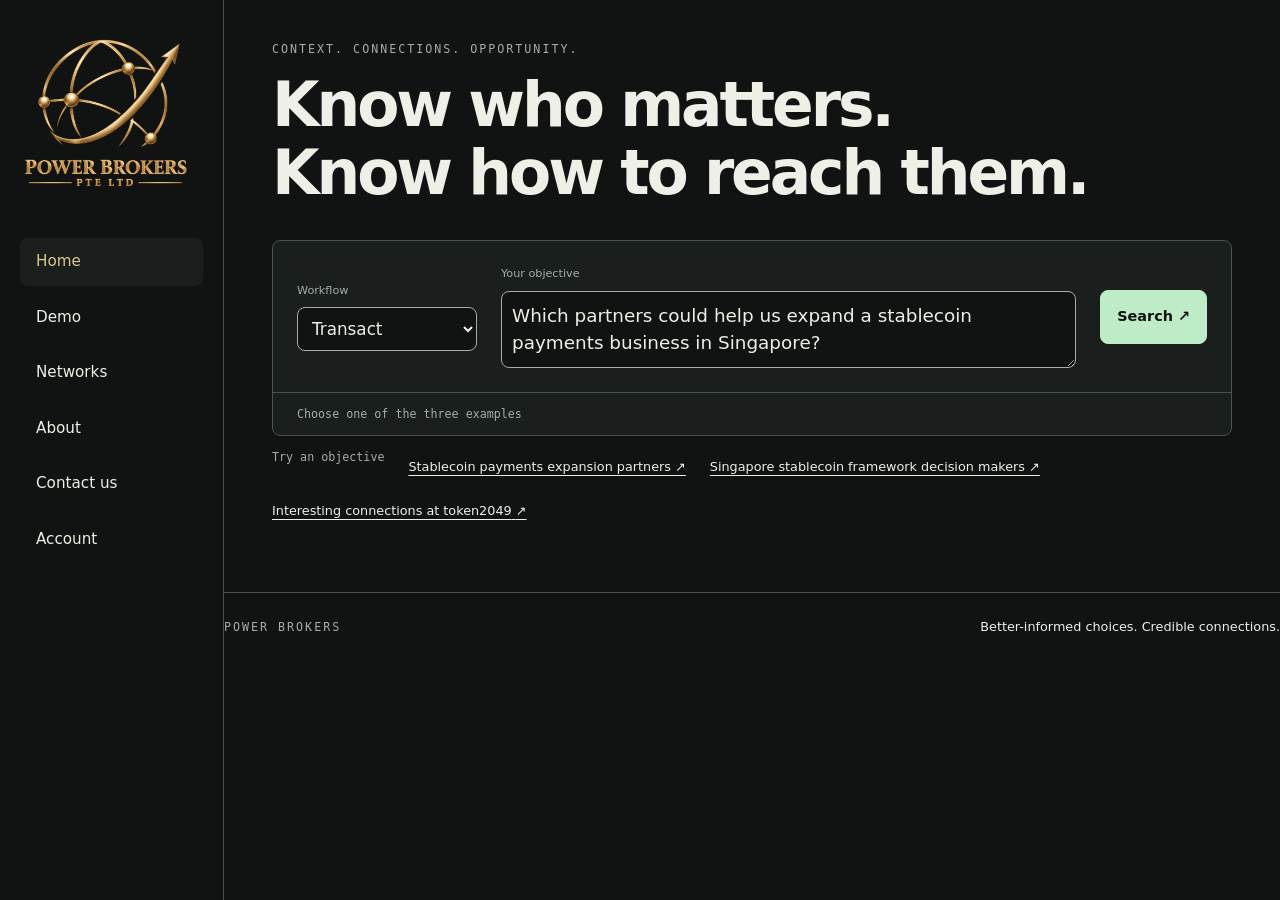
==== commit 402cb843: "Remove demo shell notices" ====
--- a/index.html
+++ b/index.html
@@ -8,8 +8,8 @@
     <meta name="referrer" content="no-referrer" />
     <meta http-equiv="Content-Security-Policy" content="default-src 'none'; script-src 'self'; style-src 'self' 'unsafe-inline'; img-src 'self' data:; media-src 'self'; font-src 'self'; connect-src 'none'; object-src 'none'; base-uri 'none'; form-action 'none'" />
     <title>Power Brokers — Know who matters. Know how to reach them.</title>
-    <script type="module" crossorigin src="./assets/index-CMdYniz5.js"></script>
-    <link rel="stylesheet" crossorigin href="./assets/index-1b2iXjXB.css">
+    <script type="module" crossorigin src="./assets/index-dNO0srKy.js"></script>
+    <link rel="stylesheet" crossorigin href="./assets/index-CHl387BP.css">
   </head>
   <body><div id="root"></div></body>
 </html>
--- a/assets/index-CHl387BP.css
+++ b/assets/index-CHl387BP.css
@@ -0,0 +1 @@
+:root{--gold: #dcc68d;--canvas: #111312;--surface: #1a1e1c;--border: #46534a;--text: #eeefe7;--muted: #a3aea5;--accent: #bdecc6;--on-accent: #111312;--danger: #f0a6a6;--warning: #e8cb91;color-scheme:dark;font-family:system-ui,-apple-system,BlinkMacSystemFont,Segoe UI,sans-serif;color:var(--text);background:var(--canvas);font-size:16px;line-height:1.55}.account-page{max-width:980px;margin:0 auto;padding:48px 0}.account-page>.eyebrow{color:var(--gold)}.account-card{border:1px solid var(--border);background:var(--surface);border-radius:12px;padding:28px;margin:28px 0;overflow-wrap:anywhere}.account-card>:last-child{margin-bottom:0}.account-card .meta{display:block;margin-top:20px}.account-heading{display:flex;flex-wrap:wrap;align-items:baseline;justify-content:space-between;gap:12px}.workspace-picker{display:grid;gap:8px;margin:20px 0}.workspace-picker select{width:100%;min-height:44px}.billing-state{text-transform:capitalize;color:var(--gold);font-size:1.2rem;font-weight:650}.billing-plan{border-top:1px solid var(--border);padding:24px 0}.plan-price{font-size:1.6rem;color:var(--gold);margin-bottom:16px}.plan-price .meta{display:inline;margin:0}.account-card>.button{margin-right:12px;margin-bottom:12px}@media(max-width:600px){.account-card{padding:20px}.account-page{padding:28px 0}}*{box-sizing:border-box}body{margin:0}button,input,textarea,select{font:inherit}button,a,input,select,textarea,summary{-webkit-tap-highlight-color:transparent}a{color:inherit;text-underline-offset:4px}a:hover{color:var(--accent)}button,.button{display:inline-flex;align-items:center;justify-content:center;gap:8px;min-height:44px;border:1px solid var(--border);border-radius:8px;padding:10px 16px;background:transparent;color:var(--text);cursor:pointer;font-size:.9rem;font-weight:600;text-decoration:none}button:hover,.button:hover{border-color:var(--accent);color:var(--accent)}button:disabled,button[aria-disabled=true]{opacity:.65;cursor:wait}button.primary,.button.primary{background:var(--accent);border-color:var(--accent);color:var(--on-accent)}:focus-visible{outline:3px solid var(--accent);outline-offset:4px}h1,h2,h3,h4,p{margin-top:0}h1{font-size:clamp(2rem,4.2vw,3.65rem);line-height:1.12;letter-spacing:-.04em;max-width:1000px;margin-bottom:24px}h2{font-size:1.6rem;line-height:1.2;letter-spacing:-.03em;margin-bottom:16px}h3{font-size:1.08rem;line-height:1.35;margin-bottom:12px}h4{font-size:1rem}p{margin-bottom:12px}.muted,.meta,.input-note{color:var(--muted)}.meta,.eyebrow{font-family:ui-monospace,SFMono-Regular,Consolas,monospace;font-size:.73rem;line-height:1.6}.eyebrow{color:var(--muted);text-transform:uppercase;letter-spacing:.17em;margin-bottom:12px}.id{overflow-wrap:anywhere}.badge{display:inline-block;flex-shrink:0;border:1px solid var(--border);border-radius:4px;color:var(--muted);font-size:.72rem;padding:5px 10px}.site-sidebar{position:fixed;inset:0 auto 0 0;width:224px;padding:28px 20px;border-right:1px solid var(--border);background:var(--canvas);overflow-y:auto;z-index:10}.brand{display:flex;align-items:center}.brand img{width:170px;height:auto;object-fit:contain}.site-sidebar nav{display:flex;flex-direction:column;gap:8px;margin-top:40px}.site-sidebar nav a{display:block;padding:12px 16px;border-radius:8px;text-decoration:none;font-size:.95rem}.site-sidebar nav a[aria-current=page]{color:var(--gold);background:var(--surface)}.site-sidebar nav a:hover{background:var(--surface)}.menu-toggle{display:none}.site-content{margin-left:224px;min-width:0}.information-page{max-width:800px;padding:48px 0}.information-page p{font-size:1.15rem;line-height:1.8;margin-bottom:24px}.contact-email{font-size:clamp(1.1rem,3vw,1.8rem);color:var(--gold)}#objective-review,#objective-composer{scroll-margin-top:24px}main{max-width:1384px;padding:40px 48px 64px;margin:auto;min-height:65vh}main:focus{outline:none}.hero{margin-bottom:32px}.hero h1{font-size:clamp(2.4rem,4.8vw,4.4rem);margin-bottom:16px;letter-spacing:-.05em}.hero h1 span{color:var(--text)}.hero>p:last-child{font-size:1.1rem;color:var(--muted)}.composer-tabs,.section-heading{display:flex;align-items:center;justify-content:space-between;gap:16px}.composer-tabs{margin-bottom:8px}.button-group{display:flex;gap:8px}.button-group button{border:0;border-radius:0;border-bottom:3px solid transparent}.button-group button[aria-pressed=true]{border-color:var(--accent);color:var(--text)}.composer{background:var(--surface);border:1px solid var(--border);border-radius:8px;overflow:hidden}.composer-main{display:grid;grid-template-columns:180px 1fr auto;align-items:center;gap:24px;padding:24px}.composer-main label{font-size:.7rem;color:var(--muted)}.composer-main select{padding-left:0;border:0;font-size:1.05rem;color:var(--text);min-width:0}.composer-main textarea{border:0;padding:6px 0;resize:vertical;min-height:68px;line-height:1.5;font-size:1.15rem;color:var(--text)}.composer-main .primary{min-height:54px}.composer-footer{display:flex;justify-content:space-between;gap:24px;padding:12px 24px;border-top:1px solid var(--border);font-size:.78rem;color:var(--muted)}.examples{display:flex;flex-wrap:wrap;align-items:center;gap:8px 24px;margin-top:12px}.text-button{padding:4px 0;border:0;border-radius:0;background:none;text-align:left;text-decoration:underline;text-underline-offset:4px;min-height:36px;font-size:.8rem;font-weight:500}.input-note{font-size:.75rem;margin:8px 0 32px}.preview{margin-top:32px}.split{display:grid;grid-template-columns:minmax(0,1.25fr) minmax(0,1fr);border:1px solid var(--border);border-radius:8px;overflow:hidden;background:var(--surface)}.results{min-width:0}.split aside{border-left:1px solid var(--border);padding:24px;min-width:0}.inset{padding:20px 24px 0}.entity-result{display:flex;gap:16px;padding:24px;border-bottom:1px solid var(--border)}.entity-result:last-child{border-bottom:0}.rank{font-family:ui-monospace,monospace;font-size:.75rem;color:var(--muted);padding-top:3px}.result-body{min-width:0;flex:1}.entity-result .section-heading{align-items:flex-start}.entity-result h3 a{text-decoration:none}.entity-result h3 span{color:var(--muted)}.entity-result .meta{margin-bottom:4px}.citation{margin:12px 0}.citation p{font-size:.9rem;margin-bottom:3px}.evidence-links{display:inline-flex;flex-wrap:wrap;gap:12px}.evidence-links button{color:var(--muted);font-size:.72rem;min-height:32px}.evidence-links button:hover{color:var(--accent)}.uncertainty{border-left:2px solid var(--warning);padding:4px 12px;font-size:.84rem;color:var(--warning);margin:12px 0}.coverage{padding:16px 0;color:var(--muted);font-size:.78rem}.coverage p{margin-bottom:4px}.network-view h2{font-size:1.4rem}.network-view>.muted{font-size:.82rem}.network-diagram{width:100%;display:block;margin:12px 0;overflow:visible}.network-diagram line{stroke:var(--border);stroke-width:1.5}.network-diagram circle{fill:var(--surface);stroke:var(--muted);stroke-width:1.5}.network-diagram text{fill:var(--text);font:14px system-ui}.network-diagram .graph-label{font-size:12px;fill:var(--muted)}.node-list{padding-left:24px;font-size:.82rem}.node-list li{margin-bottom:8px}.plain-list{list-style:none;padding:0}.plain-list>li{padding:12px 0;border-bottom:1px solid var(--border)}.edge p{font-size:.86rem}.edge strong{display:block}.panel{background:var(--surface);border:1px solid var(--border);border-radius:8px;padding:24px;margin:24px 0}.panel>.panel{border-width:0;padding:0}.review>label{margin-top:20px}label{display:flex;flex-direction:column;gap:8px;font-size:.84rem;font-weight:500}input,select,textarea{display:block;width:100%;border:1px solid var(--border);border-radius:8px;padding:12px;background:var(--canvas);color:var(--text);min-height:44px}textarea{resize:vertical;min-height:88px}.form-grid{display:grid;grid-template-columns:1fr 1fr;gap:20px;margin:24px 0}fieldset{margin:24px 0;padding:16px;border:1px solid var(--border);border-radius:8px}legend{padding:0 8px;font-size:.84rem}.criteria{display:flex;gap:16px;flex-wrap:wrap;margin-bottom:12px}.criteria>div{flex:1;min-width:160px}.criteria button{margin-top:8px}.review>.primary{margin-top:24px}details{margin:16px 0}summary{cursor:pointer;font-size:.85rem;padding:8px 0;min-height:44px}pre{white-space:pre-wrap;overflow-wrap:anywhere;color:var(--muted);font-size:.75rem}.error{border:1px solid var(--danger);border-radius:8px;padding:16px;margin:24px 0;color:var(--danger)}.error button{margin-left:16px}.original-input{white-space:pre-wrap}.brief-intro,.next-step{padding:32px 0;margin-top:24px;border-top:1px solid var(--border)}.next-step{display:flex;justify-content:space-between;align-items:center;gap:24px}.report{margin-top:32px}.report-grid{display:grid;grid-template-columns:1fr 1fr;gap:16px}.report-grid .panel{margin:0}.facts{display:grid;grid-template-columns:repeat(2,minmax(0,1fr));gap:16px}.facts dt{color:var(--muted);font-size:.75rem}.facts dd{margin:4px 0;overflow-wrap:anywhere}.authority{border-left:2px solid var(--border);padding:16px;margin:16px 0}.claim{border-top:1px solid var(--border);padding-top:24px;margin-top:24px}.actions{display:flex;flex-wrap:wrap;gap:12px;margin:24px 0}.back{display:inline-block;margin-bottom:24px}.target-picker{max-width:600px;margin:24px 0}.access-path{border-top:1px solid var(--border);padding:24px 0}.access-path ol{display:flex;gap:40px;flex-wrap:wrap;padding-left:24px}.drawer{position:fixed;margin:0 0 0 auto;inset:0;width:min(640px,100%);height:100dvh;max-height:100dvh;max-width:100%;background:var(--surface);color:var(--text);border:0;border-left:1px solid var(--border);padding:32px;overflow:auto}.drawer::backdrop{background:#000000a6}.drawer .section-heading{align-items:flex-start}.evidence-item{border-top:1px solid var(--border);margin:24px 0;padding:24px 0}.evidence-item h3{margin-top:16px}blockquote{margin:20px 0;padding:12px 16px;border-left:2px solid var(--muted);font-size:.95rem}footer{max-width:1288px;margin:auto;border-top:1px solid var(--border);padding:24px 0;display:flex;justify-content:space-between;gap:24px;align-items:center;font-size:.8rem}footer p{margin:0}footer .eyebrow{margin:0}.skip{position:fixed;left:16px;top:-100px;z-index:20;padding:12px;background:var(--accent);color:var(--on-accent)}.skip:focus{top:12px}@media(max-width:1000px){main{padding:32px 24px}.composer-main{grid-template-columns:155px 1fr}.composer-main>.primary{grid-column:2;justify-self:end}.split{grid-template-columns:1fr}.split aside{border-left:0;border-top:1px solid var(--border)}.network-diagram{max-height:280px}footer{margin:0 24px;flex-wrap:wrap}.hero h1{font-size:3.5rem}}@media(max-width:600px){.site-sidebar{position:sticky;top:0;width:100%;padding:8px 20px;border-right:0;border-bottom:1px solid var(--border);display:flex;justify-content:space-between;align-items:center;overflow:visible}.brand img{width:130px;height:58px}.menu-toggle{display:inline-flex}.site-sidebar nav{display:none;position:absolute;top:100%;left:0;width:min(260px,90vw);max-height:calc(100dvh - 80px);overflow-y:auto;margin:0;padding:20px;border:1px solid var(--border);background:var(--canvas);box-shadow:12px 16px 28px #0000004d}.site-sidebar[data-open=true] nav{display:flex}.site-content{margin-left:0}.information-page{padding:24px 0}#objective-review,#objective-composer{scroll-margin-top:100px}main{padding:28px 20px 48px}.hero h1{font-size:2.6rem}.hero>p:last-child{font-size:.95rem}.hero .eyebrow{font-size:.65rem}.composer-tabs>.meta{display:none}.composer-tabs button{font-size:.85rem}.composer-main{display:flex;flex-direction:column;align-items:stretch;gap:16px;padding:20px}.composer-main textarea{font-size:1rem}.composer-main>.primary{width:100%}.composer-footer{padding:12px 20px}.composer-footer>.meta{display:none}.examples{gap:4px 12px}.examples>.meta{width:100%}.section-heading{align-items:flex-start;flex-wrap:wrap}.section-heading h2{font-size:1.4rem}.entity-result{padding:20px;gap:12px}.entity-result .section-heading>.text-button{display:none}.split aside{padding:20px}.form-grid,.report-grid,.facts{grid-template-columns:1fr}.panel{padding:20px}.criteria{display:block}.criteria>div{margin-bottom:16px}.next-step{display:block}.next-step .button{margin-top:16px}.drawer{padding:24px 20px}.drawer .section-heading{flex-wrap:nowrap}.drawer h2{font-size:1.25rem}.drawer .section-heading>button{padding:8px;font-size:.8rem}.id{font-size:.66rem}.access-path ol{display:block}.access-path li{margin-bottom:12px}.preview>.section-heading{margin-bottom:16px}footer{display:block}footer>*{margin-bottom:12px!important}}@media(prefers-reduced-motion:reduce){*,*:before,*:after{animation:none!important;transition:none!important;scroll-behavior:auto!important}}.graph-edge{cursor:pointer}.graph-edge:hover .graph-stroke{stroke:var(--accent)}.network-diagram{max-height:360px}input,select,textarea,button,.button{border-color:var(--muted)}.composer-main textarea,.composer-main select{border:1px solid var(--muted);padding:10px}main,.drawer{overflow-wrap:anywhere}.section-heading>div,.section-heading>h2{min-width:0}select{min-width:0;max-width:100%}.pagination{padding:20px}.examples{align-items:flex-start}.examples .text-button{text-align:left;white-space:normal;overflow-wrap:anywhere;max-width:100%}.information-page .button{white-space:normal}.video-demo-page{max-width:1200px;margin:0 auto}.video-demo-page>.eyebrow{color:var(--gold)}.video-demo-page>.lede{max-width:760px}.video-demo-player{margin:28px 0 20px;overflow:hidden;border:1px solid var(--border);border-radius:12px;background:#080a09}.video-demo-player video{display:block;width:100%;height:auto;aspect-ratio:1920 / 1016;background:#080a09}.video-demo-player figcaption{padding:14px 18px;color:var(--muted);font-size:.8rem;border-top:1px solid var(--border)}.video-demo-actions{flex-wrap:wrap}.video-demo-overview{margin-top:40px;max-width:760px}.event-network{margin:24px 0;padding:28px;border-color:#485044;background:linear-gradient(145deg,#19201c,#111713 70%)}.event-network h2{margin-bottom:8px;font-size:clamp(1.65rem,3vw,2.35rem)}.event-network .network-view>.eyebrow{color:#d9b974}.event-network-toolbar{display:flex;flex-wrap:wrap;justify-content:space-between;gap:8px 20px;align-items:center}.event-counts{color:var(--muted);font-size:.82rem}.event-counts strong{color:var(--text);font-size:1.08rem}.event-counts span{margin:0 9px}.event-graph-scroll{overflow-x:auto;max-width:100%;border-radius:10px}.event-graph{display:block;width:100%;height:auto;max-height:610px;overflow:visible}.event-orbits ellipse{fill:none;stroke:#657265;stroke-opacity:.22;stroke-width:1;stroke-dasharray:3 9}.event-edge{cursor:pointer;transition:opacity .16s ease}.event-edge-event .event-edge-line{opacity:.64}.event-edge-role .event-edge-line{opacity:.9}.event-edge-integration .event-edge-line{opacity:1}.event-edge:hover .event-edge-line,.event-edge:focus .event-edge-line{stroke:#fff;stroke-width:3.2;opacity:1}.event-edge.is-dimmed{opacity:.13}.event-edge.is-dimmed:focus{opacity:1}.event-node{cursor:pointer;transition:opacity .16s ease}.event-node.is-dimmed{opacity:.32}.event-node .event-node-halo{fill:#b9e8ce;fill-opacity:.05;stroke:none}.event-node .event-node-disc{fill:#17251d;stroke:#b9e8ce;stroke-width:1.8}.event-node-person .event-node-disc{fill:#202722;stroke:#e9e8df}.event-node-center .event-node-disc{fill:#26291f;stroke:#d9b974;stroke-width:2}.event-node-center .event-node-halo{fill:#d9b974;fill-opacity:.08;stroke:#d9b974;stroke-opacity:.3;stroke-width:1}.event-node:hover .event-node-halo,.event-node:focus .event-node-halo,.event-node.is-selected .event-node-halo{fill-opacity:.15;stroke:#e9e8df;stroke-opacity:.9;stroke-width:2}.event-node text{fill:#f1f0e8;font-family:system-ui,sans-serif;pointer-events:none}.event-node .event-node-initials{font-size:17px;font-weight:650}.event-node .event-node-name{font-size:16px;font-weight:600;paint-order:stroke;stroke:#151d17;stroke-width:5px;stroke-linejoin:round}.event-node .event-node-subtitle{font-size:12px;fill:#bac5bb;paint-order:stroke;stroke:#151d17;stroke-width:4px}.event-node .event-center-title{font-size:19px;font-weight:750;fill:#efce88}.event-node .event-center-subtitle{font-size:10px;letter-spacing:1px;fill:#e1d4b6}.event-legend{display:flex;flex-wrap:wrap;gap:12px 24px;justify-content:center;font-size:.8rem;padding:12px 0}.event-legend span{display:inline-flex;align-items:center;gap:8px}.event-legend span:before{content:"";width:22px;border-top:2px solid}.event-legend-event{color:#d9b974}.event-legend-role{color:#b9e8ce}.event-legend-integration{color:#9fc4f6}.event-focus-note{min-height:2.5em;text-align:center;font-size:.83rem;color:var(--muted)}.event-network details{margin:12px 0}.event-network .node-list{columns:3;column-gap:30px;padding-top:10px}.event-network .node-list li{break-inside:avoid}.event-results{display:block}.event-results .results{display:grid;grid-template-columns:repeat(2,minmax(0,1fr))}.event-results .results>.inset{grid-column:1 / -1}.event-results .entity-result:nth-of-type(odd){border-right:1px solid var(--border)}.event-research-notes{margin:12px 0;color:var(--muted);font-size:.85rem}.event-research-notes .coverage{margin-top:18px}@media(max-width:640px){.composer textarea{min-height:8rem}.event-network{padding:16px}.event-graph{min-width:720px;max-height:none}.event-network .node-list{columns:1}.event-results .results{grid-template-columns:1fr}.event-results .entity-result:nth-of-type(odd){border-right:0}.event-legend{justify-content:flex-start}}
